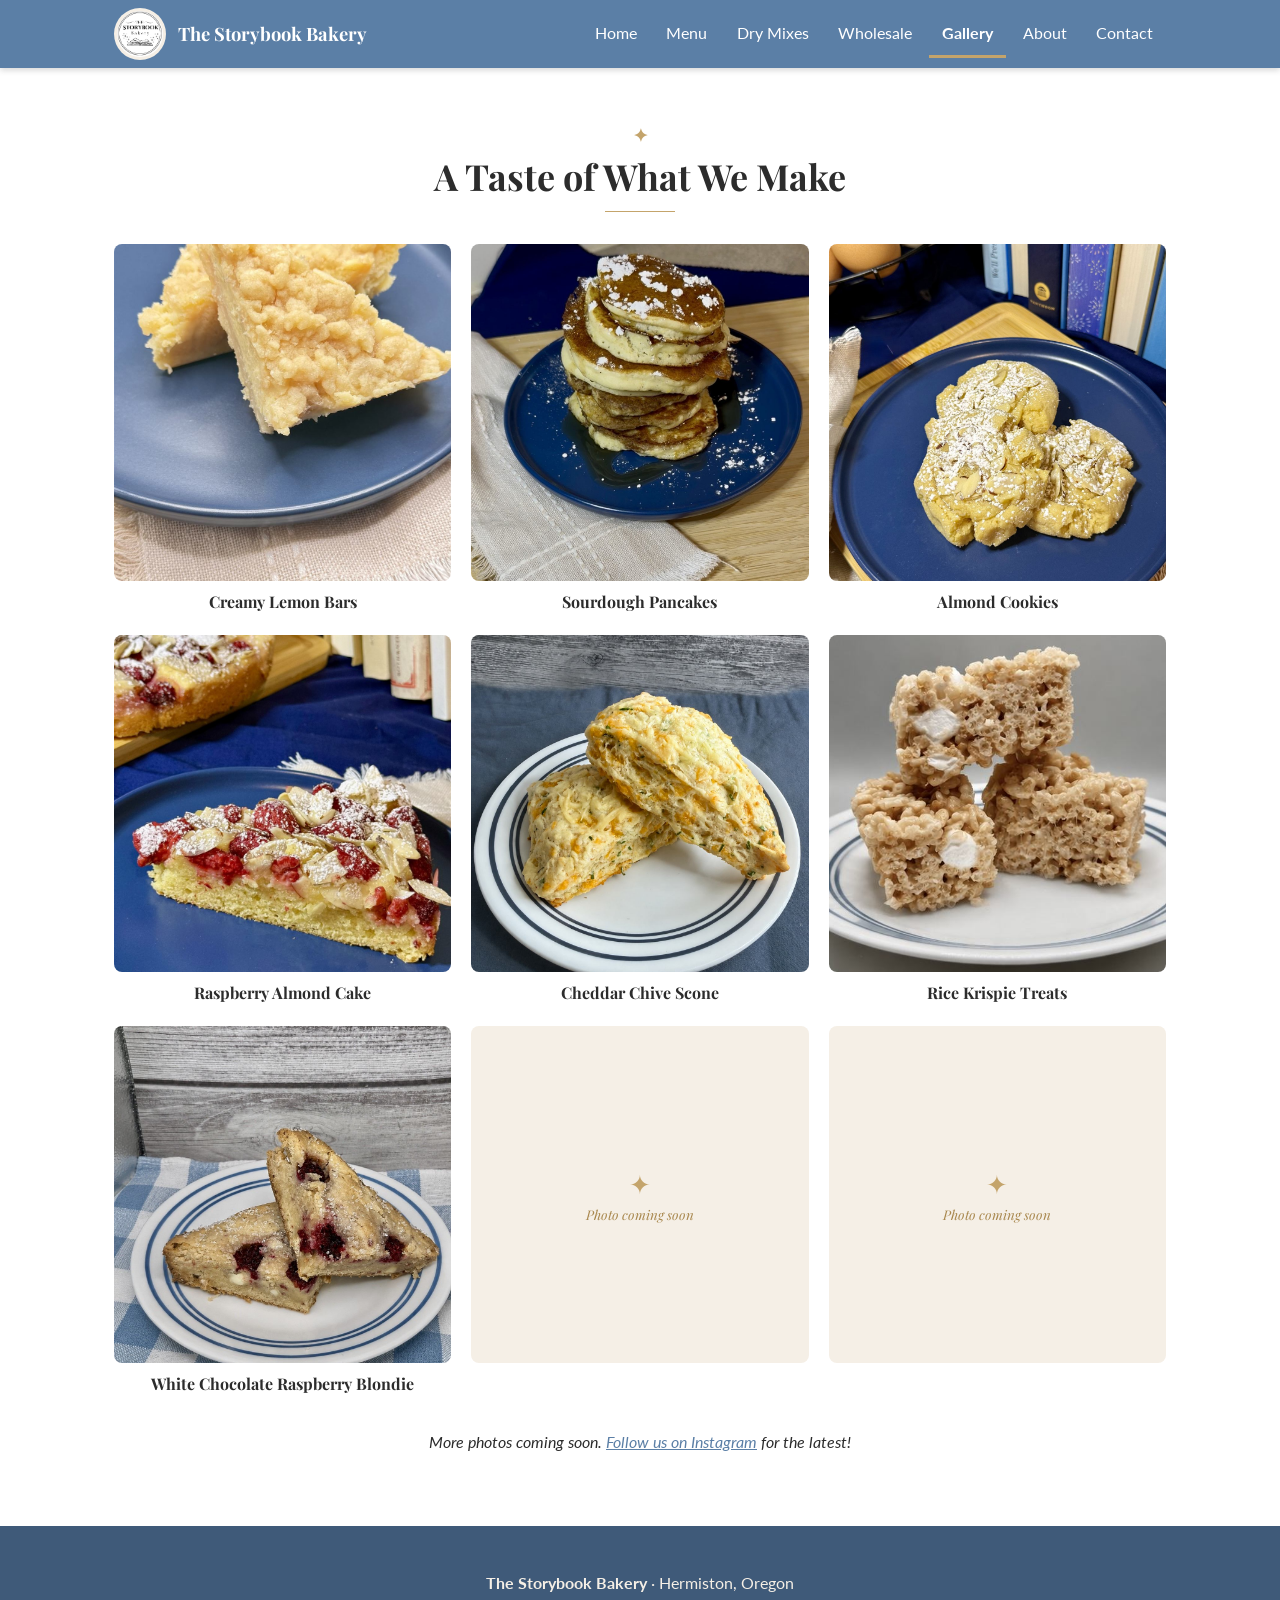
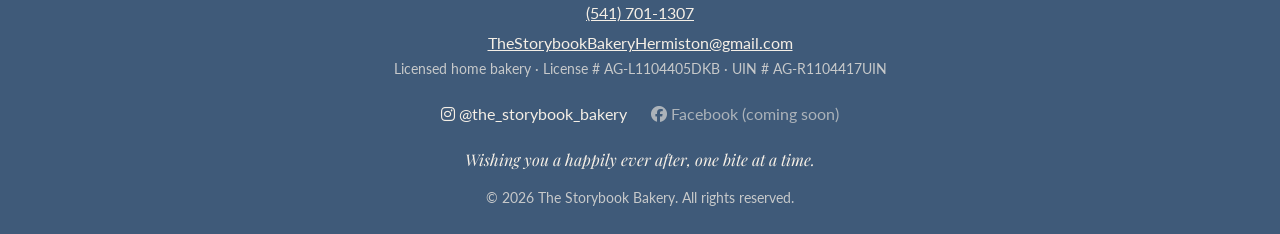
==== gallery.html @ da22e4ad "Initial commit: The Storybook Bakery website" ====
<!DOCTYPE html>
<html lang="en">
<head>
  <meta charset="UTF-8">
  <meta name="viewport" content="width=device-width, initial-scale=1.0">
  <title>Gallery | The Storybook Bakery</title>
  <meta name="description" content="A photo gallery of baked goods from The Storybook Bakery in Hermiston, Oregon.">
  <link rel="icon" type="image/png" href="./favicon.png">
  <link rel="apple-touch-icon" href="./favicon.png">
  <link rel="preconnect" href="https://fonts.googleapis.com">
  <link rel="preconnect" href="https://fonts.gstatic.com" crossorigin>
  <link href="https://fonts.googleapis.com/css2?family=Playfair+Display:ital,wght@0,400;0,700;1,400&family=Lato:wght@300;400;700&display=swap" rel="stylesheet">
  <link rel="stylesheet" href="https://cdnjs.cloudflare.com/ajax/libs/font-awesome/6.5.2/css/all.min.css">
  <link rel="stylesheet" href="./style.css">
</head>
<body>

  <header class="site-header">
    <nav class="nav-bar" aria-label="Main navigation">
      <a class="nav-logo" href="./index.html">
        <img src="./Bakery Logo.png" alt="The Storybook Bakery logo, an open book with stars">
        <span>The Storybook Bakery</span>
      </a>
      <button class="nav-toggle" aria-label="Toggle navigation menu" aria-expanded="false">
        <i class="fa-solid fa-bars" aria-hidden="true"></i>
      </button>
      <ul class="nav-links">
        <li><a href="./index.html">Home</a></li>
        <li><a href="./menu.html">Menu</a></li>
        <li><a href="./dry-mixes.html">Dry Mixes</a></li>
        <li><a href="./wholesale.html">Wholesale</a></li>
        <li><a href="./gallery.html" class="active" aria-current="page">Gallery</a></li>
        <li><a href="./about.html">About</a></li>
        <li><a href="./contact.html">Contact</a></li>
      </ul>
    </nav>
  </header>

  <main>
    <section class="section">
      <div class="container">
        <h1 class="chapter-heading">A Taste of What We Make</h1>

        <div class="gallery-grid">
          <!-- To add a real photo, replace the placeholder div inside a tile with:
               <img src="./photos/your-photo.jpg" alt="Describe the photo">
               The lightbox picks it up automatically. Add the item name in
               the .gallery-caption paragraph below the tile. -->
          <div class="gallery-item">
            <button class="gallery-tile" type="button" aria-label="View larger photo of creamy lemon bars">
              <img src="./photos/lemon-bars.jpg" alt="Creamy lemon bars cut into triangles on a blue plate">
            </button>
            <p class="gallery-caption">Creamy Lemon Bars</p>
          </div>
          <div class="gallery-item">
            <button class="gallery-tile" type="button" aria-label="View larger photo of a stack of sourdough pancakes">
              <img src="./photos/sourdough-pancakes.jpg" alt="A stack of sourdough pancakes dusted with powdered sugar and drizzled with syrup">
            </button>
            <p class="gallery-caption">Sourdough Pancakes</p>
          </div>
          <div class="gallery-item">
            <button class="gallery-tile" type="button" aria-label="View larger photo of almond cookies">
              <img src="./photos/almond-cookies.jpg" alt="Almond cookies topped with sliced almonds and powdered sugar">
            </button>
            <p class="gallery-caption">Almond Cookies</p>
          </div>
          <div class="gallery-item">
            <button class="gallery-tile" type="button" aria-label="View larger photo of raspberry almond cake">
              <img src="./photos/raspberry-almond-cake.jpg" alt="A slice of raspberry almond cake topped with sliced almonds and powdered sugar">
            </button>
            <p class="gallery-caption">Raspberry Almond Cake</p>
          </div>
          <div class="gallery-item">
            <button class="gallery-tile" type="button" aria-label="View larger photo of a cheddar chive scone">
              <img src="./photos/cheddar-chive-scone.jpg" alt="A cheddar chive scone split in half on a plate">
            </button>
            <p class="gallery-caption">Cheddar Chive Scone</p>
          </div>
          <div class="gallery-item">
            <button class="gallery-tile" type="button" aria-label="View larger photo of rice krispie treats">
              <img src="./photos/rice-krispie-treats.jpg" alt="Rice krispie treats stacked on a plate">
            </button>
            <p class="gallery-caption">Rice Krispie Treats</p>
          </div>
          <div class="gallery-item">
            <button class="gallery-tile" type="button" aria-label="View larger photo of a white chocolate raspberry blondie">
              <img src="./photos/white-chocolate-raspberry-blondie.jpg" alt="White chocolate raspberry blondies cut into triangles on a plate">
            </button>
            <p class="gallery-caption">White Chocolate Raspberry Blondie</p>
          </div>
          <div class="gallery-item">
            <button class="gallery-tile" type="button" aria-label="Gallery photo coming soon">
              <div class="placeholder-img">Photo coming soon</div>
            </button>
            <p class="gallery-caption">&nbsp;</p>
          </div>
          <div class="gallery-item">
            <button class="gallery-tile" type="button" aria-label="Gallery photo coming soon">
              <div class="placeholder-img">Photo coming soon</div>
            </button>
            <p class="gallery-caption">&nbsp;</p>
          </div>
        </div>

        <p class="gallery-note">More photos coming soon. <a href="https://www.instagram.com/the_storybook_bakery" target="_blank" rel="noopener">Follow us on Instagram</a> for the latest!</p>
      </div>
    </section>
  </main>

  <div class="lightbox" role="dialog" aria-modal="true" aria-label="Enlarged gallery photo">
    <button class="lightbox-close" type="button" aria-label="Close enlarged photo">&times;</button>
    <img src="" alt="">
  </div>

  <footer class="site-footer">
    <div class="container">
      <div class="footer-contact">
        <p><strong>The Storybook Bakery</strong> &middot; Hermiston, Oregon</p>
        <p><a href="tel:+15417011307">(541) 701-1307</a></p>
        <p><a href="mailto:TheStorybookBakeryHermiston@gmail.com">TheStorybookBakeryHermiston@gmail.com</a></p>
        <p class="footer-license">Licensed home bakery &middot; License # AG-L1104405DKB &middot; UIN # AG-R1104417UIN</p>
      </div>
      <div class="footer-social">
        <a href="https://www.instagram.com/the_storybook_bakery" target="_blank" rel="noopener">
          <i class="fa-brands fa-instagram" aria-hidden="true"></i> @the_storybook_bakery
        </a>
        <a href="#" class="coming-soon" title="Coming soon" aria-label="Facebook, coming soon">
          <i class="fa-brands fa-facebook" aria-hidden="true"></i> Facebook (coming soon)
        </a>
      </div>
      <p class="footer-tagline">Wishing you a happily ever after, one bite at a time.</p>
      <p class="footer-copyright">&copy; 2026 The Storybook Bakery. All rights reserved.</p>
    </div>
  </footer>

  <script src="./main.js"></script>
</body>
</html>
---- style.css ----
/* ==========================================================================
   The Storybook Bakery shared stylesheet
   Palette: slate blue / linen / bamboo / charcoal (see website-design.md §3)
   ========================================================================== */

:root {
  --slate: #5B7FA6;
  --slate-deep: #3F5A79;
  --linen: #F5EFE6;
  --linen-dark: #EBE2D3;
  --bamboo: #C4A46B;
  --bamboo-deep: #A8874D;
  --charcoal: #2C2C2C;
  --white: #FFFFFF;

  --font-display: "Playfair Display", Georgia, serif;
  --font-body: "Lato", "Segoe UI", sans-serif;

  --radius-img: 8px;
  --radius-btn: 6px;
}

/* ---------- Reset & base ---------- */

*,
*::before,
*::after {
  box-sizing: border-box;
}

body {
  margin: 0;
  font-family: var(--font-body);
  font-size: 16px;
  font-weight: 400;
  line-height: 1.6;
  color: var(--charcoal);
  background-color: var(--white);
}

img {
  max-width: 100%;
  display: block;
}

h1, h2, h3, h4 {
  font-family: var(--font-display);
  font-weight: 700;
  line-height: 1.25;
  margin: 0 0 0.5em;
  color: var(--charcoal);
}

h1 { font-size: 2.25rem; }
h2 { font-size: 1.75rem; }
h3 { font-size: 1.25rem; }

p {
  margin: 0 0 1em;
}

a {
  color: var(--slate);
}

a:focus-visible,
button:focus-visible,
input:focus-visible,
select:focus-visible,
textarea:focus-visible {
  outline: 3px solid var(--bamboo);
  outline-offset: 2px;
}

.container {
  max-width: 1100px;
  margin: 0 auto;
  padding: 0 1.5rem;
}

/* ---------- Buttons ---------- */

.btn,
.btn-outline,
.btn-light-outline {
  display: inline-block;
  font-family: var(--font-body);
  font-size: 1rem;
  font-weight: 700;
  letter-spacing: 0.02em;
  padding: 0.75rem 1.75rem;
  border-radius: var(--radius-btn);
  text-decoration: none;
  cursor: pointer;
  transition: background-color 0.2s ease, border-color 0.2s ease, color 0.2s ease;
}

.btn {
  background-color: var(--slate);
  color: var(--white);
  border: 2px solid var(--slate);
}

.btn:hover,
.btn:focus-visible {
  background-color: var(--bamboo-deep);
  border-color: var(--bamboo-deep);
}

.btn-outline {
  background-color: transparent;
  color: var(--slate);
  border: 2px solid var(--slate);
}

.btn-outline:hover,
.btn-outline:focus-visible {
  color: var(--bamboo-deep);
  border-color: var(--bamboo-deep);
}

/* For use on slate-blue backgrounds */
.btn-light-outline {
  background-color: transparent;
  color: var(--white);
  border: 2px solid var(--white);
}

.btn-light-outline:hover,
.btn-light-outline:focus-visible {
  color: var(--linen);
  border-color: var(--bamboo);
  background-color: rgba(255, 255, 255, 0.08);
}

/* ---------- Header & navigation ---------- */

.site-header {
  position: sticky;
  top: 0;
  z-index: 100;
  background-color: var(--slate);
  box-shadow: 0 2px 6px rgba(44, 44, 44, 0.2);
}

.nav-bar {
  display: flex;
  align-items: center;
  justify-content: space-between;
  padding: 0.5rem 1.5rem;
  max-width: 1100px;
  margin: 0 auto;
}

.nav-logo {
  display: flex;
  align-items: center;
  gap: 0.75rem;
  text-decoration: none;
}

/* The logo is black line art; seat it on a linen disc so it reads on slate */
.nav-logo img {
  width: 52px;
  height: 52px;
  border-radius: 50%;
  background-color: var(--linen);
  padding: 3px;
}

.nav-logo span {
  font-family: var(--font-display);
  font-size: 1.15rem;
  font-weight: 700;
  color: var(--white);
  white-space: nowrap;
}

.nav-toggle {
  display: none;
  background: none;
  border: none;
  color: var(--white);
  font-size: 1.5rem;
  padding: 0.5rem;
  cursor: pointer;
}

.nav-links {
  display: flex;
  gap: 0.25rem;
  list-style: none;
  margin: 0;
  padding: 0;
}

.nav-links a {
  display: block;
  padding: 0.6rem 0.8rem;
  color: var(--white);
  text-decoration: none;
  font-weight: 400;
  border-bottom: 3px solid transparent;
  transition: border-color 0.2s ease;
}

.nav-links a:hover {
  border-bottom-color: var(--linen);
}

.nav-links a.active {
  border-bottom-color: var(--bamboo);
  font-weight: 700;
}

/* ---------- Chapter headings (storybook motif) ---------- */

.chapter-heading {
  text-align: center;
  margin: 0 0 2rem;
}

.chapter-heading::before {
  content: "\2726"; /* ✦ */
  display: block;
  color: var(--bamboo);
  font-size: 1.1rem;
  margin-bottom: 0.5rem;
}

.chapter-heading::after {
  content: "";
  display: block;
  width: 70px;
  height: 1px;
  background-color: var(--bamboo);
  margin: 0.75rem auto 0;
}

/* ---------- Sections ---------- */

.section {
  padding: 3.5rem 0;
}

.section-linen {
  background-color: var(--linen);
}

.section-slate {
  background-color: var(--slate);
  color: var(--white);
}

.section-slate h2 {
  color: var(--white);
}

.section-slate .chapter-heading::before {
  color: var(--linen);
}

.section-slate .chapter-heading::after {
  background-color: var(--linen);
}

.section-intro {
  max-width: 640px;
  margin: 0 auto 2.5rem;
  text-align: center;
}

/* ---------- Hero ---------- */

.hero {
  background-color: var(--linen);
  /* Faint woven-linen texture in pure CSS */
  background-image:
    repeating-linear-gradient(0deg, rgba(196, 164, 107, 0.05) 0 1px, transparent 1px 5px),
    repeating-linear-gradient(90deg, rgba(196, 164, 107, 0.05) 0 1px, transparent 1px 5px);
  text-align: center;
  padding: 4rem 1.5rem 4.5rem;
}

.hero img {
  max-width: 220px;
  margin: 0 auto 1.5rem;
}

.hero .tagline {
  font-family: var(--font-display);
  font-style: italic;
  font-size: 1.5rem;
  max-width: 520px;
  margin: 0 auto 2rem;
  color: var(--charcoal);
}

/* ---------- Storybook initial: enlarged first letter, inline with its word ---------- */

.drop-cap::first-letter {
  font-family: var(--font-display);
  font-size: 1.6em;
  font-weight: 700;
  line-height: 1;
  color: var(--slate);
}

/* ---------- Card grids ---------- */

.card-grid {
  display: grid;
  grid-template-columns: repeat(4, 1fr);
  gap: 1.5rem;
}

.card {
  background-color: var(--linen);
  border: 1px solid var(--bamboo);
  border-radius: var(--radius-img);
  padding: 1.5rem;
  display: flex;
  flex-direction: column;
}

.card h3 {
  margin-bottom: 0.4rem;
}

.card p {
  flex-grow: 1;
  margin-bottom: 0.75rem;
}

.card .card-link {
  font-weight: 700;
  text-decoration: none;
  color: var(--slate);
}

.card .card-link:hover {
  color: var(--bamboo-deep);
}

/* ---------- Notice banner ---------- */

.banner {
  background-color: var(--linen);
  border-left: 4px solid var(--bamboo);
  border-radius: var(--radius-btn);
  padding: 1rem 1.25rem;
  margin-bottom: 2.5rem;
}

.banner p {
  margin: 0;
}

/* ---------- Menu page ---------- */

.menu-category {
  margin-bottom: 3rem;
}

.menu-category:last-of-type {
  margin-bottom: 0;
}

.menu-items {
  list-style: none;
  margin: 0;
  padding: 0;
  max-width: 720px;
  margin-inline: auto;
}

.menu-items li {
  padding: 1rem 0;
  border-bottom: 1px solid var(--linen-dark);
}

.menu-items li:last-child {
  border-bottom: none;
}

.menu-items .item-name {
  font-family: var(--font-display);
  font-size: 1.15rem;
  font-weight: 700;
  display: block;
}

.menu-items .item-desc {
  margin: 0.15rem 0 0;
  color: #555555;
}

.page-cta {
  text-align: center;
  margin-top: 3rem;
}

/* ---------- Product cards (dry mixes) ---------- */

.product-grid {
  display: grid;
  grid-template-columns: repeat(3, 1fr);
  gap: 1.5rem;
}

.product-card {
  background-color: var(--white);
  border: 1px solid var(--bamboo);
  border-radius: var(--radius-img);
  overflow: hidden;
  display: flex;
  flex-direction: column;
}

.product-card .card-body {
  padding: 1.25rem 1.25rem 1.5rem;
  display: flex;
  flex-direction: column;
  flex-grow: 1;
}

.product-card p {
  flex-grow: 1;
}

.badge-coming-soon {
  display: inline-block;
  align-self: flex-start;
  font-family: var(--font-body);
  font-size: 0.85rem;
  font-weight: 700;
  letter-spacing: 0.02em;
  color: var(--bamboo-deep);
  border: 2px solid var(--bamboo);
  border-radius: var(--radius-btn);
  padding: 0.55rem 1.1rem;
  opacity: 0.75;
}

/* ---------- Placeholder image tiles (pure CSS, no external images) ---------- */

.placeholder-img {
  background-color: var(--linen);
  border-radius: var(--radius-img);
  display: flex;
  flex-direction: column;
  align-items: center;
  justify-content: center;
  gap: 0.4rem;
  color: var(--bamboo-deep);
  font-family: var(--font-display);
  font-style: italic;
  text-align: center;
  padding: 1rem;
  min-height: 180px;
}

.placeholder-img::before {
  content: "\2726";
  font-size: 1.6rem;
  font-style: normal;
  color: var(--bamboo);
}

.product-card .placeholder-img {
  border-radius: 0;
  border-bottom: 1px solid var(--linen-dark);
}

/* ---------- Wholesale ---------- */

.reasons-list {
  list-style: none;
  margin: 2rem auto;
  padding: 0;
  max-width: 640px;
}

.reasons-list li {
  padding: 0.6rem 0 0.6rem 2rem;
  position: relative;
}

.reasons-list li::before {
  content: "\2726";
  position: absolute;
  left: 0.25rem;
  color: var(--bamboo);
}

/* ---------- Gallery ---------- */

.gallery-grid {
  display: grid;
  grid-template-columns: repeat(3, 1fr);
  gap: 1.25rem;
}

.gallery-item {
  min-width: 0;
}

.gallery-tile {
  display: block;
  width: 100%;
  aspect-ratio: 1 / 1;
  border: none;
  padding: 0;
  background: none;
  cursor: pointer;
  border-radius: var(--radius-img);
}

.gallery-tile .placeholder-img,
.gallery-tile img {
  width: 100%;
  height: 100%;
  aspect-ratio: 1 / 1;
  border-radius: var(--radius-img);
}

.gallery-tile img {
  object-fit: cover;
}

.gallery-caption {
  margin: 0.5rem 0 0;
  font-family: var(--font-display);
  font-weight: 700;
  font-size: 1rem;
  color: var(--charcoal);
  text-align: center;
}

.gallery-note {
  text-align: center;
  margin-top: 2rem;
  font-style: italic;
}

/* ---------- Lightbox ---------- */

.lightbox {
  position: fixed;
  inset: 0;
  z-index: 200;
  background-color: rgba(44, 44, 44, 0.9);
  display: none;
  align-items: center;
  justify-content: center;
  padding: 2rem;
}

.lightbox.open {
  display: flex;
}

.lightbox img {
  max-width: 90vw;
  max-height: 85vh;
  border-radius: var(--radius-img);
}

.lightbox-close {
  position: absolute;
  top: 1rem;
  right: 1.5rem;
  background: none;
  border: none;
  color: var(--white);
  font-size: 2.25rem;
  line-height: 1;
  cursor: pointer;
  padding: 0.25rem 0.5rem;
}

/* ---------- About ---------- */

.about-layout {
  display: grid;
  grid-template-columns: 1fr 1.4fr;
  gap: 2.5rem;
  align-items: start;
}

.about-layout .placeholder-img {
  min-height: 320px;
}

.about-photo {
  width: 100%;
  aspect-ratio: 3 / 4;
  object-fit: cover;
  border-radius: var(--radius-img);
}

.story-lead {
  font-family: var(--font-display);
  font-style: italic;
  font-size: 1.2rem;
  color: var(--slate);
  margin-bottom: 1.25rem;
}

.story-signature {
  font-family: var(--font-display);
  font-style: italic;
  margin-top: 1.5rem;
}

/* ---------- Contact form ---------- */

.contact-layout {
  max-width: 640px;
  margin: 0 auto;
}

.contact-form {
  display: grid;
  gap: 1.25rem;
  margin-bottom: 3rem;
}

.form-field label {
  display: block;
  font-weight: 700;
  margin-bottom: 0.35rem;
}

.form-field .optional {
  font-weight: 400;
  color: #666666;
  font-size: 0.9rem;
}

.form-field input,
.form-field select,
.form-field textarea {
  width: 100%;
  font-family: var(--font-body);
  font-size: 1rem;
  color: var(--charcoal);
  background-color: var(--white);
  border: 1px solid var(--bamboo);
  border-radius: var(--radius-btn);
  padding: 0.7rem 0.85rem;
}

.form-field textarea {
  min-height: 120px;
  resize: vertical;
}

.form-field input.invalid,
.form-field select.invalid,
.form-field textarea.invalid {
  border-color: #A94436;
  border-width: 2px;
}

.field-error {
  display: none;
  color: #A94436;
  font-size: 0.9rem;
  margin: 0.35rem 0 0;
}

.field-error.visible {
  display: block;
}

.form-message {
  border-radius: var(--radius-btn);
  padding: 1rem 1.25rem;
  display: none;
}

.form-message.visible {
  display: block;
}

.form-message.success {
  background-color: var(--linen);
  border: 1px solid var(--bamboo);
}

.form-message.error {
  background-color: #FAEDEA;
  border: 1px solid #C4826B;
}

.form-message p {
  margin: 0;
}

.contact-direct {
  background-color: var(--linen);
  border-radius: var(--radius-img);
  padding: 1.5rem;
  text-align: center;
}

.contact-direct p {
  margin: 0.35rem 0;
}

/* ---------- Footer ---------- */

.site-footer {
  background-color: var(--slate-deep);
  color: var(--linen);
  padding: 2.5rem 0 1.5rem;
  text-align: center;
}

.site-footer a {
  color: var(--linen);
}

.site-footer a:hover {
  color: var(--bamboo);
}

.footer-contact p {
  margin: 0.25rem 0;
}

.footer-license {
  font-size: 0.85rem;
  opacity: 0.75;
}

.footer-social {
  margin: 1.25rem 0;
  display: flex;
  justify-content: center;
  gap: 1.5rem;
  flex-wrap: wrap;
}

.footer-social a {
  text-decoration: none;
}

.footer-social .coming-soon {
  opacity: 0.6;
  cursor: default;
}

.footer-tagline {
  font-family: var(--font-display);
  font-style: italic;
  margin-bottom: 1rem;
}

.footer-copyright {
  font-size: 0.85rem;
  opacity: 0.75;
  margin: 0;
}

/* ---------- Responsive: tablet and below ---------- */

@media (max-width: 1024px) {
  .card-grid {
    grid-template-columns: repeat(2, 1fr);
  }

  .product-grid {
    grid-template-columns: repeat(2, 1fr);
  }
}

@media (max-width: 768px) {
  h1 { font-size: 1.85rem; }
  h2 { font-size: 1.5rem; }

  .hero .tagline {
    font-size: 1.25rem;
  }

  .nav-toggle {
    display: block;
  }

  .nav-logo span {
    font-size: 1rem;
  }

  .nav-links {
    display: none;
    position: absolute;
    top: 100%;
    left: 0;
    right: 0;
    flex-direction: column;
    gap: 0;
    background-color: var(--slate);
    box-shadow: 0 6px 12px rgba(44, 44, 44, 0.25);
  }

  .nav-links.open {
    display: flex;
  }

  .nav-links a {
    padding: 0.9rem 1.5rem;
    border-bottom: 1px solid rgba(255, 255, 255, 0.15);
  }

  .nav-links a.active {
    border-bottom-color: var(--bamboo);
  }

  .gallery-grid {
    grid-template-columns: repeat(2, 1fr);
  }

  .about-layout {
    grid-template-columns: 1fr;
  }
}

@media (max-width: 520px) {
  .card-grid,
  .product-grid,
  .gallery-grid {
    grid-template-columns: 1fr;
  }

  .section {
    padding: 2.5rem 0;
  }
}

/* ---------- Reduced motion ---------- */

@media (prefers-reduced-motion: reduce) {
  *,
  *::before,
  *::after {
    transition-duration: 0.01ms !important;
    animation-duration: 0.01ms !important;
  }
}

/* ---------- Print ---------- */

@media print {
  .site-header,
  .site-footer,
  .nav-toggle,
  .btn,
  .btn-outline,
  .btn-light-outline {
    display: none !important;
  }

  body {
    background: var(--white);
  }
}
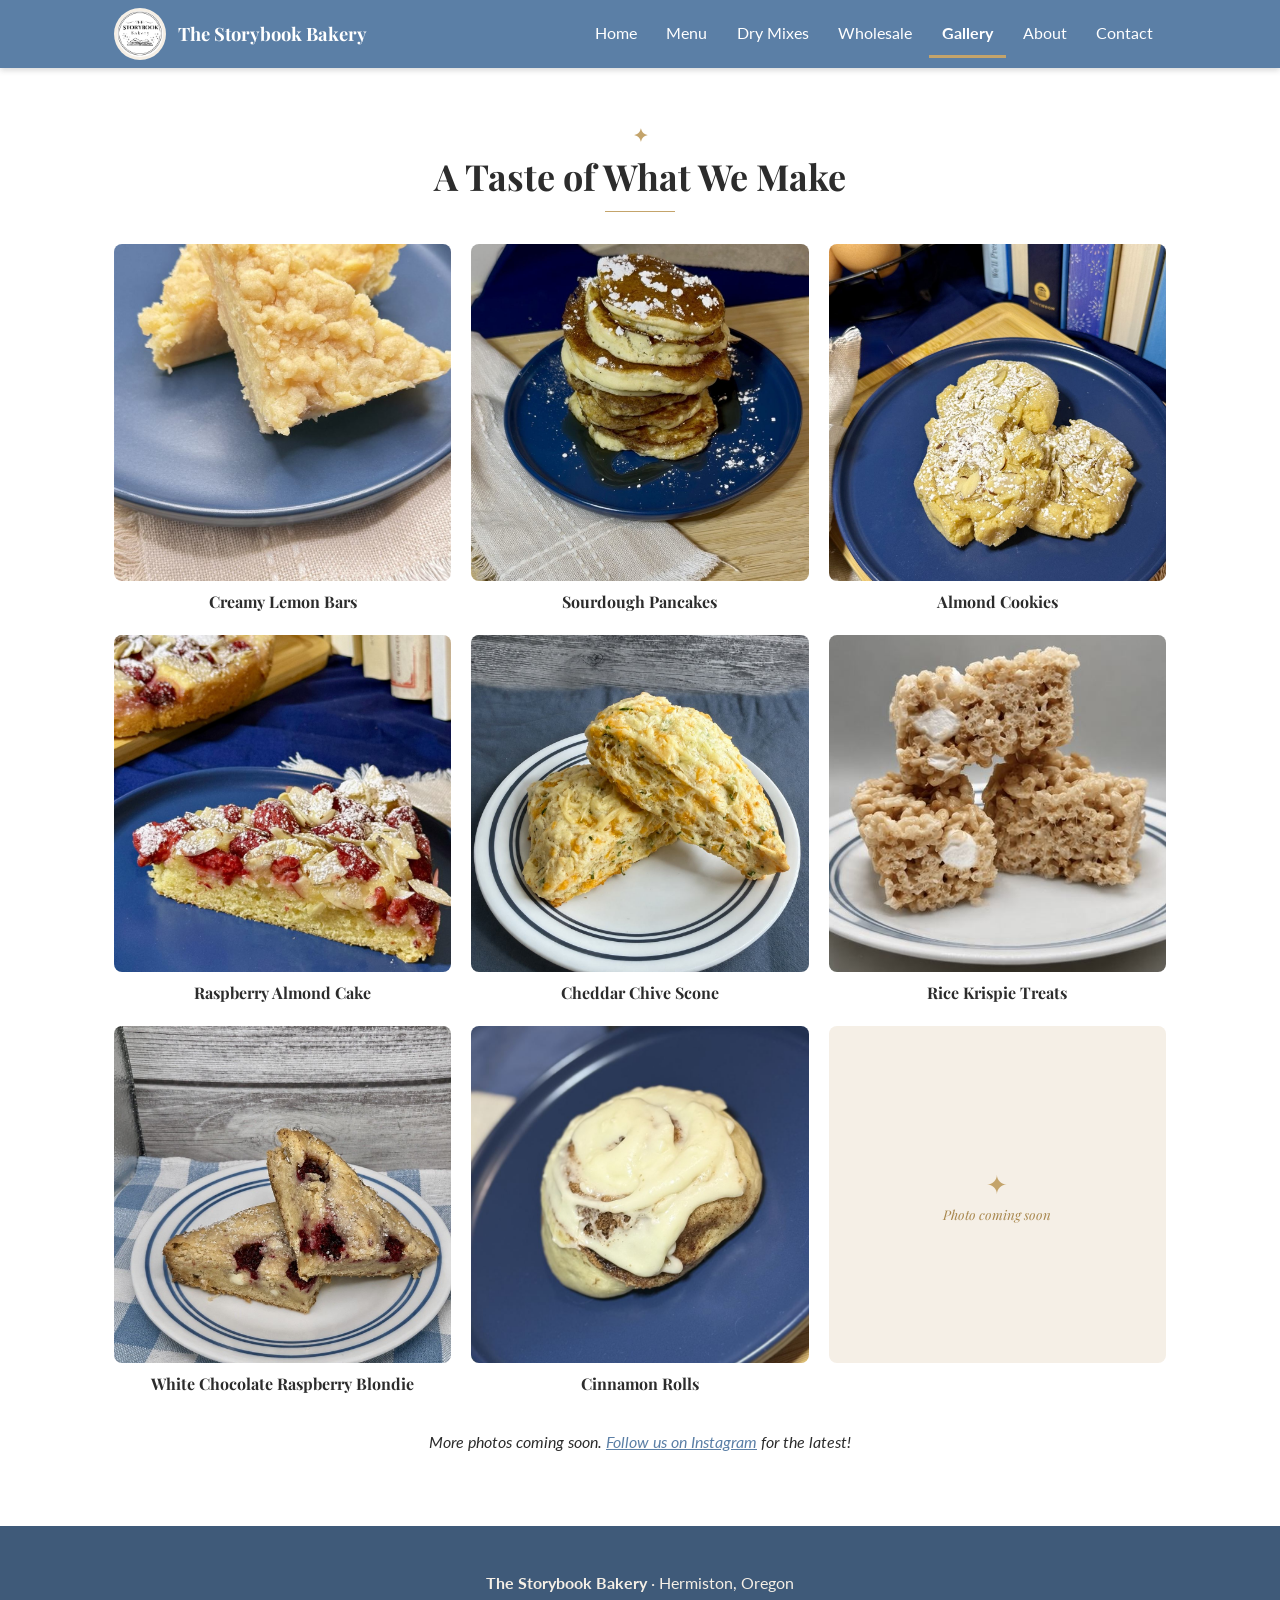
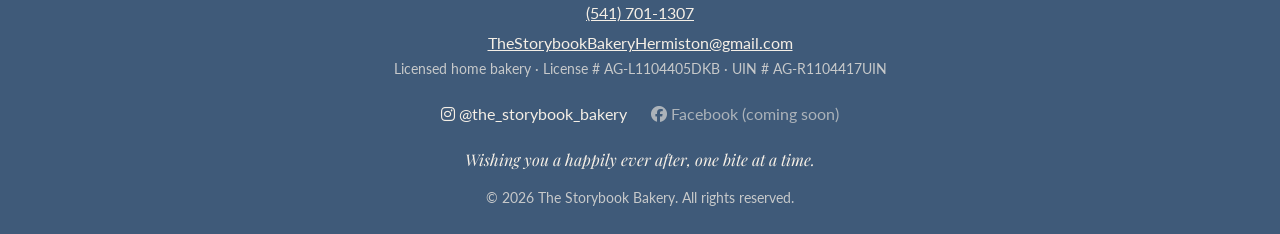
==== commit 53730d31: "Add cinnamon rolls photo to gallery" ====
--- a/gallery.html
+++ b/gallery.html
@@ -89,10 +89,10 @@
             <p class="gallery-caption">White Chocolate Raspberry Blondie</p>
           </div>
           <div class="gallery-item">
-            <button class="gallery-tile" type="button" aria-label="Gallery photo coming soon">
-              <div class="placeholder-img">Photo coming soon</div>
+            <button class="gallery-tile" type="button" aria-label="View larger photo of a frosted cinnamon roll">
+              <img src="./photos/cinnamon-rolls.jpg" alt="A cinnamon roll topped with cream cheese icing on a blue plate">
             </button>
-            <p class="gallery-caption">&nbsp;</p>
+            <p class="gallery-caption">Cinnamon Rolls</p>
           </div>
           <div class="gallery-item">
             <button class="gallery-tile" type="button" aria-label="Gallery photo coming soon">
